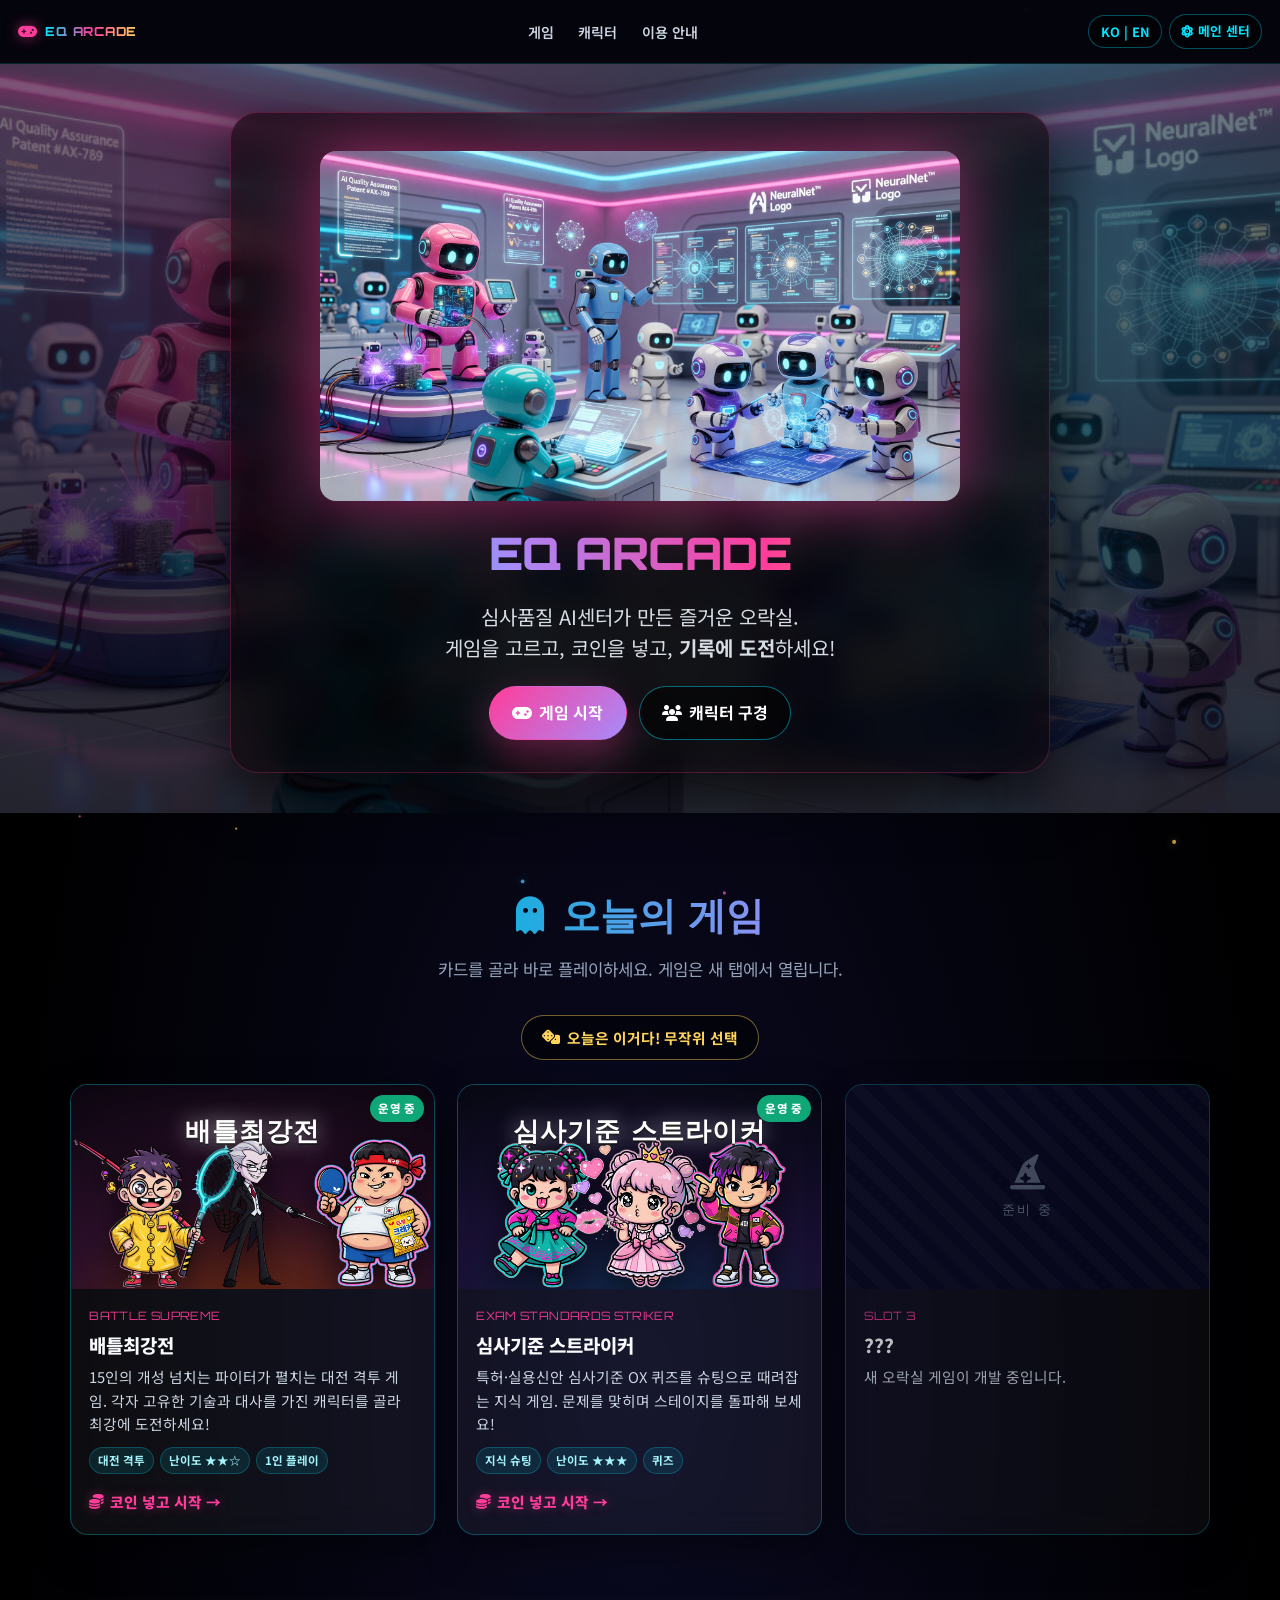
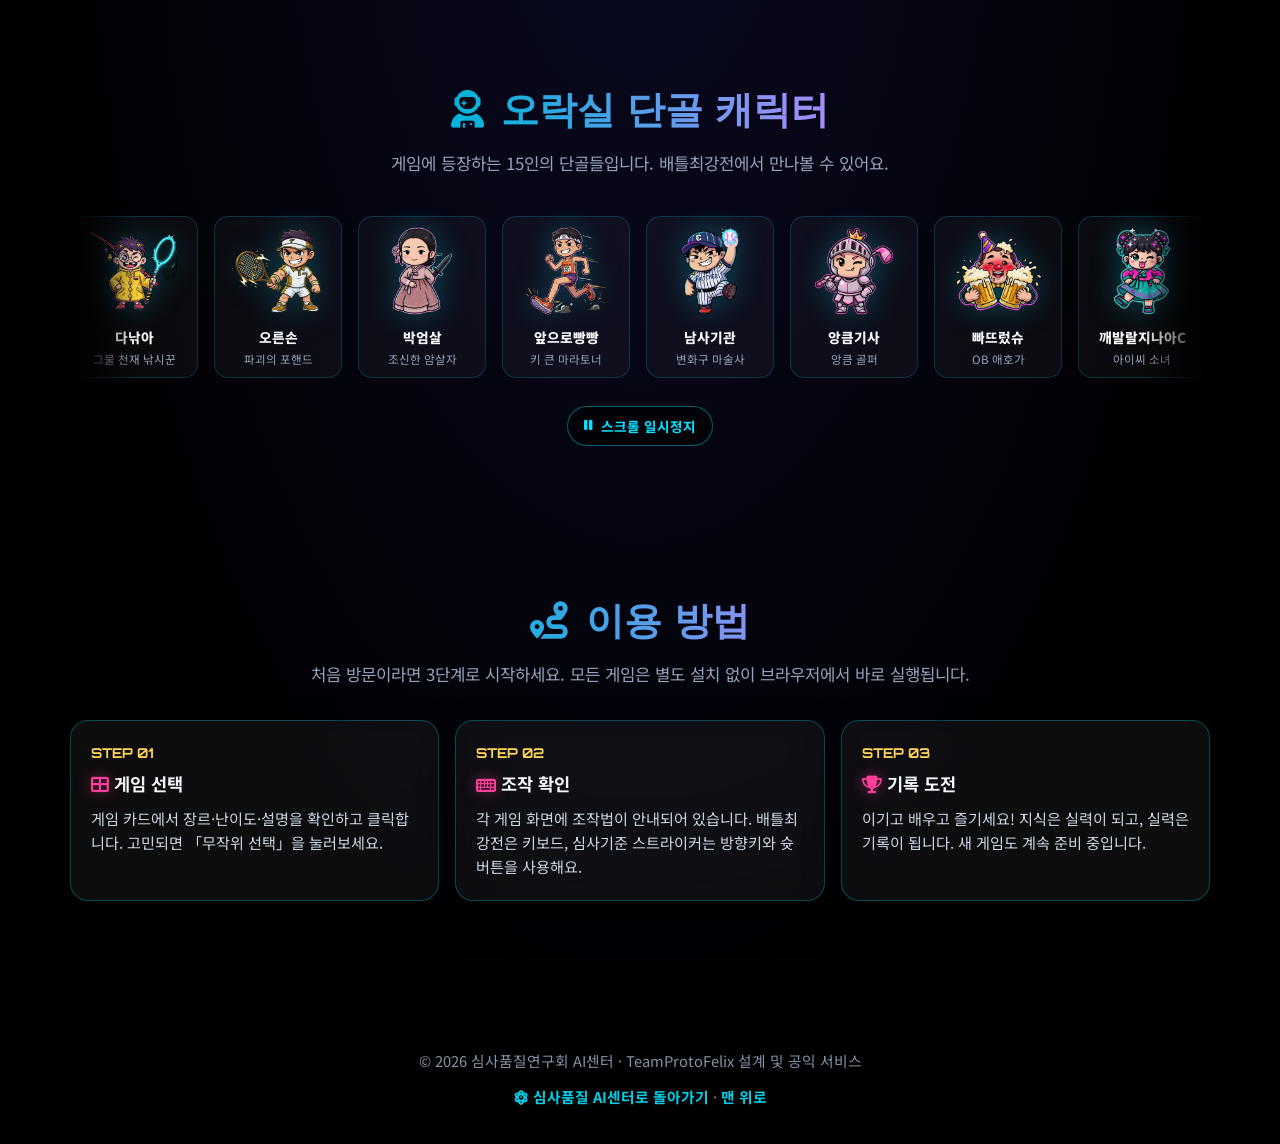
==== index.html @ e90916d7 "Add files via upload" ====
<!DOCTYPE html>
<html lang="ko">
<head>
    <meta charset="UTF-8">
    <meta name="viewport" content="width=device-width, initial-scale=1.0">
    <title>EQ오락실 | EQ Arcade</title>
    <meta name="description" content="심사품질 AI센터가 만든 즐거운 오락실. 배틀최강전, 심사기준 스트라이커 등 게임을 카드로 골라 바로 플레이하세요.">
    <meta name="theme-color" content="#0a0a23">

    <meta property="og:type" content="website">
    <meta property="og:title" content="EQ오락실 | EQ Arcade">
    <meta property="og:description" content="심사품질 AI센터의 오락실 — 배틀최강전·심사기준 스트라이커를 한 곳에서!">
    <meta property="og:image" content="PGlogo.jpg">
    <meta property="og:url" content="https://enter.moip.ai.kr">
    <meta name="twitter:card" content="summary_large_image">

    <link rel="preconnect" href="https://fonts.googleapis.com">
    <link rel="preconnect" href="https://fonts.gstatic.com" crossorigin>
    <link href="https://cdnjs.cloudflare.com/ajax/libs/font-awesome/6.4.0/css/all.min.css" rel="stylesheet">
    <link href="https://fonts.googleapis.com/css2?family=Noto+Sans+KR:wght@400;500;600;700;800;900&family=Orbitron:wght@500;700;900&display=swap" rel="stylesheet">

    <style>
        :root {
            --bg: #05050f;
            --bg-card: rgba(255, 255, 255, 0.05);
            --cyan: #00E5FF;
            --violet: #A78BFA;
            --magenta: #FF3D9A;
            --coral: #FF6B6B;
            --gold: #FFD45A;
            --text: #f1f5f9;
            --muted: #94a3b8;
            --border: rgba(0, 229, 255, 0.28);
            --nav-h: 64px;
            --focus: #67e8f9;
            --radius: 18px;
            --marquee-dur: 46s;
        }

        * { margin: 0; padding: 0; box-sizing: border-box; }

        html { scroll-behavior: smooth; scroll-padding-top: calc(var(--nav-h) + 12px); }

        body {
            font-family: 'Noto Sans KR', system-ui, sans-serif;
            background: radial-gradient(ellipse at center, #0a0a23 0%, #000 72%);
            color: var(--text);
            overflow-x: hidden;
            min-height: 100vh;
            line-height: 1.6;
        }

        canvas#canvas {
            position: fixed;
            inset: 0;
            z-index: -1;
            pointer-events: none;
        }

        .skip-link {
            position: absolute;
            left: -9999px;
            top: 0;
            z-index: 200;
            padding: 0.75rem 1.2rem;
            background: var(--cyan);
            color: #041016;
            font-weight: 700;
            text-decoration: none;
            border-radius: 0 0 8px 0;
        }
        .skip-link:focus { left: 0; outline: 3px solid #fff; }

        /* ===== Nav ===== */
        .site-nav {
            position: sticky;
            top: 0;
            z-index: 100;
            height: var(--nav-h);
            display: flex;
            align-items: center;
            justify-content: space-between;
            gap: 1rem;
            padding: 0 1.1rem;
            background: rgba(5, 5, 15, 0.82);
            backdrop-filter: blur(14px);
            border-bottom: 1px solid rgba(0, 229, 255, 0.15);
        }

        .nav-brand {
            display: flex;
            align-items: center;
            gap: 0.55rem;
            text-decoration: none;
            color: var(--text);
            font-weight: 800;
            font-size: 0.95rem;
            white-space: nowrap;
        }
        .nav-brand i {
            color: var(--magenta);
            text-shadow: 0 0 14px rgba(255, 61, 154, 0.65);
        }
        .nav-brand span {
            font-family: 'Orbitron', sans-serif;
            font-size: 0.78rem;
            letter-spacing: 0.06em;
            background: linear-gradient(90deg, var(--cyan), var(--magenta), var(--gold));
            -webkit-background-clip: text;
            background-clip: text;
            -webkit-text-fill-color: transparent;
        }

        .nav-links {
            display: flex;
            align-items: center;
            gap: 0.15rem;
            list-style: none;
            flex-wrap: wrap;
            justify-content: flex-end;
        }
        .nav-links a {
            color: #cbd5e1;
            text-decoration: none;
            font-size: 0.88rem;
            font-weight: 600;
            padding: 0.45rem 0.7rem;
            border-radius: 999px;
            transition: color 0.2s, background 0.2s;
        }
        .nav-links a:hover,
        .nav-links a:focus-visible {
            color: #fff;
            background: rgba(0, 229, 255, 0.12);
            outline: none;
        }

        .nav-actions {
            display: flex;
            align-items: center;
            gap: 0.45rem;
        }

        .lang-toggle,
        .nav-icon-btn {
            font-family: inherit;
            font-size: 0.8rem;
            font-weight: 700;
            padding: 0.4rem 0.7rem;
            border-radius: 999px;
            border: 1px solid rgba(0, 229, 255, 0.35);
            background: rgba(0, 0, 0, 0.45);
            color: var(--cyan);
            cursor: pointer;
            text-decoration: none;
            white-space: nowrap;
        }
        .lang-toggle:hover,
        .nav-icon-btn:hover,
        .lang-toggle:focus-visible,
        .nav-icon-btn:focus-visible {
            border-color: var(--cyan);
            background: rgba(0, 229, 255, 0.12);
            outline: none;
        }

        .nav-toggle {
            display: none;
            width: 42px;
            height: 42px;
            border-radius: 10px;
            border: 1px solid var(--border);
            background: rgba(0, 0, 0, 0.5);
            color: var(--cyan);
            cursor: pointer;
            font-size: 1.1rem;
        }

        @media (max-width: 900px) {
            .nav-toggle { display: inline-flex; align-items: center; justify-content: center; }
            .nav-links {
                display: none;
                position: absolute;
                top: var(--nav-h);
                left: 0;
                right: 0;
                flex-direction: column;
                align-items: stretch;
                padding: 0.75rem;
                background: rgba(5, 5, 18, 0.96);
                border-bottom: 1px solid rgba(0, 229, 255, 0.15);
            }
            .site-nav.is-open .nav-links { display: flex; }
            .nav-links a { padding: 0.75rem 1rem; border-radius: 10px; }
            .nav-actions .nav-icon-btn.desktop-only { display: none; }
        }

        /* ===== Hero ===== */
        header.hero {
            min-height: 72vh;
            display: flex;
            align-items: center;
            justify-content: center;
            text-align: center;
            position: relative;
            background-image:
                radial-gradient(circle at 18% 22%, rgba(255, 61, 154, 0.16), transparent 38%),
                radial-gradient(circle at 82% 30%, rgba(0, 229, 255, 0.14), transparent 36%),
                linear-gradient(rgba(5, 5, 20, 0.55), rgba(5, 5, 15, 0.82)), url('PGlogo.jpg');
            background-size: cover;
            background-position: center;
            background-repeat: no-repeat;
            padding: 3rem 1.25rem 2.5rem;
        }

        .hero-content {
            position: relative;
            z-index: 2;
            background: rgba(0, 0, 0, 0.62);
            backdrop-filter: blur(14px);
            padding: 2.4rem 1.8rem 2rem;
            border-radius: 28px;
            border: 1px solid rgba(255, 61, 154, 0.25);
            box-shadow: 0 20px 60px rgba(0, 0, 0, 0.75), inset 0 0 40px rgba(255, 61, 154, 0.05);
            max-width: 820px;
            width: 100%;
            animation: fadeInUp 1s ease-out;
        }

        .main-logo {
            max-width: min(640px, 100%);
            width: auto;
            height: auto;
            max-height: min(42vh, 360px);
            display: block;
            margin: 0 auto 1.1rem;
            object-fit: contain;
            object-position: center;
            filter: drop-shadow(0 0 36px rgba(255, 61, 154, 0.55));
            border-radius: 16px;
        }

        .main-title {
            font-family: 'Orbitron', sans-serif;
            font-size: clamp(1.6rem, 5vw, 2.8rem);
            font-weight: 900;
            background: linear-gradient(90deg, #00E5FF, #A78BFA, #FF3D9A, #FFD45A);
            -webkit-background-clip: text;
            background-clip: text;
            -webkit-text-fill-color: transparent;
            animation: glow 2.8s ease-in-out infinite alternate;
            margin-bottom: 0.7rem;
            letter-spacing: -0.5px;
        }

        .header-subtitle {
            font-size: clamp(1rem, 3vw, 1.25rem);
            opacity: 0.95;
            line-height: 1.55;
            max-width: 640px;
            margin: 0 auto 1.4rem;
            color: #e2e8f0;
        }

        .hero-ctas {
            display: flex;
            flex-wrap: wrap;
            gap: 0.75rem;
            justify-content: center;
        }

        .btn {
            display: inline-flex;
            align-items: center;
            justify-content: center;
            gap: 0.45rem;
            font-family: inherit;
            font-weight: 700;
            font-size: 1rem;
            padding: 0.85rem 1.4rem;
            border-radius: 999px;
            border: 1px solid transparent;
            text-decoration: none;
            cursor: pointer;
            transition: transform 0.25s ease, box-shadow 0.25s ease, border-color 0.25s ease, background 0.25s ease;
            min-height: 48px;
            color: #fff;
        }
        .btn:focus-visible {
            outline: 3px solid var(--focus);
            outline-offset: 3px;
        }
        .btn-primary {
            background: linear-gradient(135deg, #FF3D9A, #A78BFA);
            color: #fff;
            box-shadow: 0 14px 36px rgba(255, 61, 154, 0.35);
        }
        .btn-primary:hover {
            transform: translateY(-2px);
            box-shadow: 0 18px 44px rgba(255, 61, 154, 0.55);
        }
        .btn-ghost {
            background: rgba(0, 0, 0, 0.55);
            border-color: rgba(0, 229, 255, 0.45);
        }
        .btn-ghost:hover {
            transform: translateY(-2px);
            border-color: var(--cyan);
            background: rgba(0, 229, 255, 0.1);
        }

        @keyframes fadeInUp {
            from { opacity: 0; transform: translateY(36px); }
            to { opacity: 1; transform: translateY(0); }
        }
        @keyframes glow {
            0% { filter: drop-shadow(0 0 8px rgba(255, 61, 154, 0.35)); }
            100% { filter: drop-shadow(0 0 18px rgba(0, 229, 255, 0.75)); }
        }
        @keyframes jackpotPulse {
            0%, 100% { box-shadow: 0 24px 50px rgba(255, 61, 154, 0.2); border-color: rgba(0, 229, 255, 0.55); }
            50% { box-shadow: 0 0 0 6px rgba(255, 212, 90, 0.85), 0 24px 60px rgba(255, 212, 90, 0.55); border-color: var(--gold); }
        }

        /* ===== Sections ===== */
        section {
            padding: 72px 20px;
            max-width: 1180px;
            margin: 0 auto;
            opacity: 0;
            transform: translateY(28px);
            transition: opacity 0.8s ease, transform 0.8s ease;
        }
        section.visible { opacity: 1; transform: translateY(0); }

        .section-head {
            text-align: center;
            margin-bottom: 2rem;
        }

        h2 {
            font-family: 'Orbitron', sans-serif;
            font-size: clamp(1.55rem, 4vw, 2.35rem);
            text-align: center;
            margin-bottom: 0.65rem;
            background: linear-gradient(90deg, #00E5FF, #00B4D8, #A78BFA, #FF3D9A);
            -webkit-background-clip: text;
            background-clip: text;
            -webkit-text-fill-color: transparent;
        }
        h2 i { margin-right: 0.35rem; }

        .section-lead {
            text-align: center;
            color: var(--muted);
            font-size: 1.05rem;
            max-width: 720px;
            margin: 0 auto 1.75rem;
        }

        /* ===== Game cards ===== */
        .game-grid {
            display: grid;
            grid-template-columns: repeat(auto-fit, minmax(280px, 1fr));
            gap: 1.4rem;
        }

        .game-card {
            display: flex;
            flex-direction: column;
            background: var(--bg-card);
            backdrop-filter: blur(16px);
            border: 1px solid var(--border);
            border-radius: var(--radius);
            overflow: hidden;
            box-shadow: 0 16px 40px rgba(0, 0, 0, 0.45);
            transition: transform 0.3s ease, box-shadow 0.3s ease, border-color 0.3s ease;
            text-decoration: none;
            color: inherit;
            height: 100%;
            will-change: transform;
        }
        .game-card:hover {
            transform: translateY(-6px);
            border-color: rgba(255, 61, 154, 0.55);
            box-shadow: 0 24px 50px rgba(255, 61, 154, 0.2);
        }
        .game-card:focus-visible {
            outline: 3px solid var(--focus);
            outline-offset: 3px;
        }
        .game-card.is-jackpot {
            animation: jackpotPulse 0.9s ease-in-out 3;
        }

        .game-thumb {
            position: relative;
            aspect-ratio: 16 / 9;
            background: #0a0a23;
            overflow: hidden;
            isolation: isolate;
        }

        /* CRT scanline overlay */
        .game-thumb::after {
            content: '';
            position: absolute;
            inset: 0;
            z-index: 3;
            pointer-events: none;
            background: repeating-linear-gradient(
                to bottom,
                rgba(255, 255, 255, 0.035) 0px,
                rgba(255, 255, 255, 0.035) 1px,
                transparent 1px,
                transparent 4px
            );
            mix-blend-mode: overlay;
        }

        /* Generated-image layer (battlecard.jpg / strikercard.jpg).
           When the file exists it covers the CSS fallback below. */
        .game-thumb img.thumb-img {
            position: absolute;
            inset: 0;
            z-index: 2;
            width: 100%;
            height: 100%;
            object-fit: cover;
            transition: transform 0.45s ease;
        }
        .game-card:hover .game-thumb img.thumb-img { transform: scale(1.06); }

        .thumb-fallback {
            position: absolute;
            inset: 0;
            z-index: 1;
            display: flex;
            align-items: flex-end;
            justify-content: center;
            gap: 0;
            overflow: hidden;
        }
        .thumb-fallback .fb-title {
            position: absolute;
            top: 12%;
            left: 0;
            right: 0;
            text-align: center;
            font-family: 'Orbitron', sans-serif;
            font-size: clamp(1.1rem, 3.4vw, 1.6rem);
            font-weight: 900;
            letter-spacing: 0.04em;
            color: #fff;
            text-shadow: 0 0 22px rgba(255, 255, 255, 0.6), 0 2px 0 rgba(0, 0, 0, 0.8);
            z-index: 1;
        }
        .thumb-fallback img.fb-sprite {
            height: 74%;
            width: auto;
            object-fit: contain;
            filter: drop-shadow(0 6px 16px rgba(0, 0, 0, 0.6));
            transition: transform 0.45s ease;
            margin: 0 -3%;
        }
        .game-card:hover .thumb-fallback img.fb-sprite { transform: translateY(-6px) scale(1.04); }
        .game-card:hover .thumb-fallback img.fb-sprite:nth-child(3) { transition-delay: 0.05s; }
        .game-card:hover .thumb-fallback img.fb-sprite:nth-child(4) { transition-delay: 0.1s; }

        .thumb-gold { background: radial-gradient(120% 130% at 50% 110%, #6b2a12 0%, #2a0f28 45%, #07040c 100%); }
        .thumb-cyan { background: radial-gradient(120% 130% at 50% 110%, #0e2a4a 0%, #191033 45%, #03060c 100%); }

        .badge {
            position: absolute;
            top: 10px;
            right: 10px;
            font-size: 0.72rem;
            font-weight: 800;
            padding: 0.28rem 0.55rem;
            border-radius: 999px;
            letter-spacing: 0.02em;
            z-index: 4;
        }
        .badge-live { background: rgba(16, 185, 129, 0.9); color: #fff; }
        .badge-beta { background: rgba(251, 191, 36, 0.95); color: #1c1917; }
        .badge-new { background: linear-gradient(135deg, #FF3D9A, #FFD45A); color: #1c1020; }

        .game-body {
            padding: 1.1rem 1.15rem 1.25rem;
            display: flex;
            flex-direction: column;
            flex: 1;
            gap: 0.45rem;
        }
        .game-body h3 {
            font-size: 1.18rem;
            font-weight: 800;
            line-height: 1.35;
            color: #f8fafc;
        }
        .game-body .en {
            font-family: 'Orbitron', sans-serif;
            font-size: 0.72rem;
            color: var(--magenta);
            opacity: 0.9;
            letter-spacing: 0.03em;
        }
        .game-body p {
            font-size: 0.92rem;
            color: #cbd5e1;
            flex: 1;
        }
        .game-meta {
            display: flex;
            flex-wrap: wrap;
            gap: 0.35rem;
            margin-top: 0.25rem;
        }
        .chip {
            font-size: 0.72rem;
            font-weight: 700;
            padding: 0.22rem 0.5rem;
            border-radius: 999px;
            background: rgba(0, 229, 255, 0.1);
            border: 1px solid rgba(0, 229, 255, 0.22);
            color: #a5f3fc;
        }
        .chip.gold-chip {
            background: rgba(255, 212, 90, 0.1);
            border-color: rgba(255, 212, 90, 0.3);
            color: #ffe9a8;
        }
        .game-cta {
            margin-top: 0.55rem;
            font-weight: 800;
            font-size: 0.92rem;
            color: var(--magenta);
            display: inline-flex;
            align-items: center;
            gap: 0.35rem;
            text-shadow: 0 0 12px rgba(255, 61, 154, 0.4);
        }

        /* Coming soon card */
        .game-card.coming-soon {
            opacity: 0.75;
            cursor: default;
            pointer-events: auto;
        }
        .game-card.coming-soon:hover { transform: none; box-shadow: 0 16px 40px rgba(0,0,0,0.45); border-color: var(--border); }
        .coming-thumb {
            aspect-ratio: 16 / 9;
            display: flex;
            flex-direction: column;
            align-items: center;
            justify-content: center;
            gap: 0.6rem;
            background: repeating-linear-gradient(45deg, rgba(255,255,255,0.025) 0 12px, transparent 12px 24px), #0a0a23;
            color: var(--muted);
        }
        .coming-thumb i { font-size: 2.2rem; opacity: 0.55; }
        .coming-thumb .coming-label {
            font-family: 'Orbitron', sans-serif;
            font-size: 0.8rem;
            letter-spacing: 0.18em;
            color: #64748b;
        }

        /* Random pick toolbar */
        .game-toolbar {
            display: flex;
            justify-content: center;
            margin-bottom: 1.5rem;
        }
        .game-toolbar .btn {
            font-size: 0.92rem;
            padding: 0.7rem 1.25rem;
            min-height: 44px;
            background: rgba(0, 0, 0, 0.5);
            border-color: rgba(255, 212, 90, 0.45);
            color: var(--gold);
        }
        .game-toolbar .btn:hover {
            border-color: var(--gold);
            background: rgba(255, 212, 90, 0.12);
            transform: translateY(-2px);
        }

        /* ===== Character marquee ===== */
        .marquee-shell {
            position: relative;
            max-width: 1180px;
            margin: 0 auto;
        }
        .marquee {
            display: flex;
            gap: 1rem;
            overflow: hidden;
            padding: 0.5rem 0 0.75rem;
            -webkit-mask-image: linear-gradient(90deg, transparent, #000 6%, #000 94%, transparent);
            mask-image: linear-gradient(90deg, transparent, #000 6%, #000 94%, transparent);
        }
        .marquee-track {
            display: flex;
            gap: 1rem;
            flex-shrink: 0;
            min-width: 100%;
            animation: marqueeScroll var(--marquee-dur) linear infinite;
            will-change: transform;
        }
        .marquee[data-paused="true"] .marquee-track { animation-play-state: paused; }
        .marquee:hover .marquee-track,
        .marquee:focus-within .marquee-track { animation-play-state: paused; }

        @keyframes marqueeScroll {
            from { transform: translateX(0); }
            to { transform: translateX(-100%); }
        }

        .char-card {
            flex: 0 0 auto;
            width: 128px;
            text-align: center;
            background: rgba(255, 255, 255, 0.04);
            border: 1px solid rgba(0, 229, 255, 0.18);
            border-radius: 14px;
            padding: 0.6rem 0.5rem 0.55rem;
            transition: border-color 0.25s ease, background 0.25s ease, transform 0.25s ease;
            text-decoration: none;
            color: inherit;
            display: block;
        }
        .char-card:hover {
            border-color: rgba(255, 61, 154, 0.5);
            background: rgba(255, 61, 154, 0.08);
            transform: translateY(-4px);
        }
        .char-card:focus-visible {
            outline: 3px solid var(--focus);
            outline-offset: 2px;
        }
        .char-card img {
            width: 88px;
            height: 88px;
            object-fit: contain;
            filter: drop-shadow(0 0 14px rgba(0, 229, 255, 0.25));
            transition: filter 0.25s ease;
        }
        .char-card:hover img { filter: drop-shadow(0 0 20px rgba(255, 61, 154, 0.5)); }
        .char-card .c-name {
            display: block;
            font-weight: 800;
            font-size: 0.86rem;
            margin-top: 0.3rem;
            color: #f8fafc;
        }
        .char-card .c-title {
            display: block;
            font-size: 0.72rem;
            color: var(--muted);
            margin-top: 0.1rem;
        }

        .marquee-controls {
            display: flex;
            justify-content: center;
            gap: 0.5rem;
            margin-top: 1rem;
        }
        .marquee-controls .btn {
            font-size: 0.85rem;
            padding: 0.55rem 1rem;
            min-height: 40px;
            background: rgba(0, 0, 0, 0.5);
            border-color: rgba(0, 229, 255, 0.4);
            color: var(--cyan);
        }
        .marquee-controls .btn:hover {
            border-color: var(--cyan);
            background: rgba(0, 229, 255, 0.1);
        }

        /* ===== Guide ===== */
        .steps {
            display: grid;
            grid-template-columns: repeat(auto-fit, minmax(220px, 1fr));
            gap: 1rem;
            margin-bottom: 1.75rem;
        }
        .step-card {
            background: var(--bg-card);
            backdrop-filter: blur(16px);
            border: 1px solid var(--border);
            border-radius: var(--radius);
            padding: 1.35rem 1.25rem;
            box-shadow: 0 16px 36px rgba(0, 0, 0, 0.4);
        }
        .step-num {
            font-family: 'Orbitron', sans-serif;
            font-size: 0.85rem;
            color: var(--gold);
            font-weight: 700;
            margin-bottom: 0.4rem;
        }
        .step-card h3 {
            font-size: 1.1rem;
            margin-bottom: 0.45rem;
        }
        .step-card p {
            color: #cbd5e1;
            font-size: 0.95rem;
        }
        .step-card i {
            color: var(--magenta);
            text-shadow: 0 0 14px rgba(255, 61, 154, 0.5);
        }

        /* ===== Footer ===== */
        footer {
            text-align: center;
            padding: 48px 20px 36px;
            opacity: 0.9;
            font-size: 0.92rem;
            background: linear-gradient(to top, #000, transparent);
            color: #94a3b8;
        }
        footer a {
            color: var(--cyan);
            text-decoration: none;
            font-weight: 700;
        }
        footer a:hover { text-decoration: underline; }
        footer a:focus-visible {
            outline: 3px solid var(--focus);
            outline-offset: 3px;
            border-radius: 4px;
        }

        /* i18n helpers */
        .i18n-block-en { display: none !important; }
        html[lang="en"] .i18n-block-ko { display: none !important; }
        html[lang="en"] .i18n-block-en { display: revert !important; }

        @media (max-width: 768px) {
            header.hero {
                min-height: auto;
                padding-top: 2rem;
                background-attachment: scroll;
            }
            section { padding: 56px 16px; }
            .hero-ctas .btn { width: 100%; max-width: 360px; }
            .game-grid { grid-template-columns: 1fr; }
            .char-card { width: 108px; }
            .char-card img { width: 72px; height: 72px; }
        }

        @media (prefers-reduced-motion: reduce) {
            *, *::before, *::after {
                animation-duration: 0.01ms !important;
                animation-iteration-count: 1 !important;
                transition-duration: 0.01ms !important;
            }
            section { opacity: 1; transform: none; }
            .marquee { overflow-x: auto; }
            .marquee-track { animation: none; min-width: auto; }
            .marquee-controls { display: none; }
        }
    </style>
</head>
<body>
    <a class="skip-link" href="#games">
        <span class="i18n-block-ko">게임 목록으로 건너뛰기</span>
        <span class="i18n-block-en">Skip to games</span>
    </a>

    <canvas id="canvas" aria-hidden="true"></canvas>

    <nav class="site-nav" id="siteNav" aria-label="주 메뉴">
        <a class="nav-brand" href="#top">
            <i class="fas fa-gamepad" aria-hidden="true"></i>
            <span>EQ ARCADE</span>
        </a>

        <button type="button" class="nav-toggle" id="navToggle" aria-expanded="false" aria-controls="navLinks" aria-label="메뉴 열기">
            <i class="fas fa-bars" aria-hidden="true"></i>
        </button>

        <ul class="nav-links" id="navLinks">
            <li><a href="#games" data-nav><span class="i18n-block-ko">게임</span><span class="i18n-block-en">Games</span></a></li>
            <li><a href="#characters" data-nav><span class="i18n-block-ko">캐릭터</span><span class="i18n-block-en">Characters</span></a></li>
            <li><a href="#guide" data-nav><span class="i18n-block-ko">이용 안내</span><span class="i18n-block-en">Guide</span></a></li>
        </ul>

        <div class="nav-actions">
            <button type="button" class="lang-toggle" id="langToggle" aria-label="Language toggle">KO | EN</button>
            <a class="nav-icon-btn desktop-only" href="https://eqai.moip.ai.kr" target="_blank" rel="noopener noreferrer" title="심사품질 AI센터로 돌아가기">
                <i class="fas fa-atom" aria-hidden="true"></i>
                <span class="i18n-block-ko">메인 센터</span>
                <span class="i18n-block-en">Main Center</span>
            </a>
        </div>
    </nav>

    <header class="hero" id="top">
        <div class="hero-content">
            <img src="PGlogo.jpg" alt="EQ오락실 로고" class="main-logo" decoding="async">
            <h1 class="main-title">EQ ARCADE</h1>
            <p class="header-subtitle">
                <span class="i18n-block-ko">
                    심사품질 AI센터가 만든 즐거운 오락실.<br>
                    게임을 고르고, 코인을 넣고, <strong>기록에 도전</strong>하세요!
                </span>
                <span class="i18n-block-en">
                    A joyful arcade by the Examination Quality AI Center.<br>
                    Pick a game, insert a coin, and <strong>chase the record</strong>!
                </span>
            </p>
            <div class="hero-ctas">
                <a class="btn btn-primary" href="#games">
                    <i class="fas fa-gamepad" aria-hidden="true"></i>
                    <span class="i18n-block-ko">게임 시작</span>
                    <span class="i18n-block-en">Start Playing</span>
                </a>
                <a class="btn btn-ghost" href="#characters">
                    <i class="fas fa-users" aria-hidden="true"></i>
                    <span class="i18n-block-ko">캐릭터 구경</span>
                    <span class="i18n-block-en">Meet the Cast</span>
                </a>
            </div>
        </div>
    </header>

    <!-- Games -->
    <section id="games" aria-labelledby="games-title">
        <div class="section-head">
            <h2 id="games-title"><i class="fas fa-ghost" aria-hidden="true"></i>
                <span class="i18n-block-ko">오늘의 게임</span>
                <span class="i18n-block-en">Game Lineup</span>
            </h2>
            <p class="section-lead">
                <span class="i18n-block-ko">카드를 골라 바로 플레이하세요. 게임은 새 탭에서 열립니다.</span>
                <span class="i18n-block-en">Pick a card and play instantly. Games open in a new tab.</span>
            </p>
        </div>

        <div class="game-toolbar">
            <button type="button" class="btn" id="randomPickBtn">
                <i class="fas fa-dice" aria-hidden="true"></i>
                <span class="i18n-block-ko">오늘은 이거다! 무작위 선택</span>
                <span class="i18n-block-en">Random pick!</span>
            </button>
        </div>

        <div class="game-grid" id="gameGrid">
            <!-- filled by JS from GAMES data -->
        </div>

        <noscript>
            <div class="game-grid" style="margin-top:1rem;">
                <a class="game-card" href="battles/index.html" target="_blank" rel="noopener noreferrer">
                    <div class="game-thumb thumb-gold">
                        <span class="badge badge-live">운영 중</span>
                        <div class="thumb-fallback"><span class="fb-title">배틀최강전</span></div>
                    </div>
                    <div class="game-body"><h3>배틀최강전</h3><p>15인의 개성 넘치는 파이터가 펼치는 대전 격투 게임</p></div>
                </a>
                <a class="game-card" href="exam_striker/index.html" target="_blank" rel="noopener noreferrer">
                    <div class="game-thumb thumb-cyan">
                        <span class="badge badge-live">운영 중</span>
                        <div class="thumb-fallback"><span class="fb-title">심사기준 스트라이커</span></div>
                    </div>
                    <div class="game-body"><h3>심사기준 스트라이커</h3><p>심사기준 OX 퀴즈를 때려잡는 지식 슈팅 게임</p></div>
                </a>
            </div>
        </noscript>
    </section>

    <!-- Characters -->
    <section id="characters" aria-labelledby="characters-title">
        <div class="section-head">
            <h2 id="characters-title"><i class="fas fa-user-astronaut" aria-hidden="true"></i>
                <span class="i18n-block-ko">오락실 단골 캐릭터</span>
                <span class="i18n-block-en">Arcade Regulars</span>
            </h2>
            <p class="section-lead">
                <span class="i18n-block-ko">게임에 등장하는 15인의 단골들입니다. 배틀최강전에서 만나볼 수 있어요.</span>
                <span class="i18n-block-en">Fifteen regulars from our games — meet them all in Battle Supreme.</span>
            </p>
        </div>

        <div class="marquee-shell">
            <div class="marquee" id="marquee" data-paused="false" aria-label="캐릭터 명단 가로 스크롤">
                <div class="marquee-track" id="marqueeTrack">
                    <!-- filled by JS (duplicated for seamless loop) -->
                </div>
            </div>
            <div class="marquee-controls">
                <button type="button" class="btn" id="marqueeToggle" aria-pressed="false" aria-controls="marquee">
                    <i class="fas fa-pause" aria-hidden="true"></i>
                    <span class="i18n-block-ko">스크롤 일시정지</span>
                    <span class="i18n-block-en">Pause scroll</span>
                </button>
            </div>
        </div>
    </section>

    <!-- Guide -->
    <section id="guide" aria-labelledby="guide-title">
        <div class="section-head">
            <h2 id="guide-title"><i class="fas fa-route" aria-hidden="true"></i>
                <span class="i18n-block-ko">이용 방법</span>
                <span class="i18n-block-en">How to Play</span>
            </h2>
            <p class="section-lead">
                <span class="i18n-block-ko">처음 방문이라면 3단계로 시작하세요. 모든 게임은 별도 설치 없이 브라우저에서 바로 실행됩니다.</span>
                <span class="i18n-block-en">New here? Follow three steps. Every game runs in your browser — no install needed.</span>
            </p>
        </div>

        <div class="steps">
            <article class="step-card">
                <div class="step-num">STEP 01</div>
                <h3>
                    <i class="fas fa-th-large" aria-hidden="true"></i>
                    <span class="i18n-block-ko"> 게임 선택</span>
                    <span class="i18n-block-en"> Pick a game</span>
                </h3>
                <p>
                    <span class="i18n-block-ko">게임 카드에서 장르·난이도·설명을 확인하고 클릭합니다. 고민되면 「무작위 선택」을 눌러보세요.</span>
                    <span class="i18n-block-en">Check genre, difficulty, and description on each card, then click. Undecided? Try random pick.</span>
                </p>
            </article>
            <article class="step-card">
                <div class="step-num">STEP 02</div>
                <h3>
                    <i class="fas fa-keyboard" aria-hidden="true"></i>
                    <span class="i18n-block-ko"> 조작 확인</span>
                    <span class="i18n-block-en"> Check controls</span>
                </h3>
                <p>
                    <span class="i18n-block-ko">각 게임 화면에 조작법이 안내되어 있습니다. 배틀최강전은 키보드, 심사기준 스트라이커는 방향키와 슛 버튼을 사용해요.</span>
                    <span class="i18n-block-en">Controls are shown in each game. Battle Supreme uses the keyboard; Striker uses arrows and the shoot button.</span>
                </p>
            </article>
            <article class="step-card">
                <div class="step-num">STEP 03</div>
                <h3>
                    <i class="fas fa-trophy" aria-hidden="true"></i>
                    <span class="i18n-block-ko"> 기록 도전</span>
                    <span class="i18n-block-en"> Chase the record</span>
                </h3>
                <p>
                    <span class="i18n-block-ko">이기고 배우고 즐기세요! 지식은 실력이 되고, 실력은 기록이 됩니다. 새 게임도 계속 준비 중입니다.</span>
                    <span class="i18n-block-en">Win, learn, and have fun — knowledge becomes skill, skill becomes records. More games are on the way.</span>
                </p>
            </article>
        </div>
    </section>

    <footer>
        <p>
            &copy; 2026
            <span class="i18n-block-ko">심사품질연구회 AI센터 · TeamProtoFelix 설계 및 공익 서비스</span>
            <span class="i18n-block-en">Examination Quality Research AI Center · public-interest service by TeamProtoFelix</span>
        </p>
        <p style="margin-top: 0.75rem;">
            <a href="https://eqai.moip.ai.kr" target="_blank" rel="noopener noreferrer">
                <i class="fas fa-atom" aria-hidden="true"></i>
                <span class="i18n-block-ko">심사품질 AI센터로 돌아가기</span>
                <span class="i18n-block-en">Back to EQAI Center</span>
            </a>
            ·
            <a href="#top">
                <span class="i18n-block-ko">맨 위로</span>
                <span class="i18n-block-en">Top</span>
            </a>
        </p>
    </footer>

    <script>
        (function () {
            const reducedMotion = window.matchMedia('(prefers-reduced-motion: reduce)').matches;

            // ===== Game data (single source of truth) =====
            const GAMES = [
                {
                    id: 'battles',
                    href: 'battles/index.html',
                    // 이미지생성프롬프트.txt 참고 — 생성된 카드 이미지(battlecard.jpg)가 있으면
                    // CSS 콜라주 대신 자동으로 표시됩니다. 없어도 사이트는 정상 동작합니다.
                    img: 'battlecard.jpg',
                    badge: 'live',
                    badgeKo: '운영 중',
                    badgeEn: 'Live',
                    titleKo: '배틀최강전',
                    titleEn: 'Battle Supreme',
                    enLabel: 'BATTLE SUPREME',
                    descKo: '15인의 개성 넘치는 파이터가 펼치는 대전 격투 게임. 각자 고유한 기술과 대사를 가진 캐릭터를 골라 최강에 도전하세요!',
                    descEn: 'A versus fighter starring 15 quirky characters, each with unique moves and lines. Pick your fighter and claim the crown!',
                    chipsKo: ['대전 격투', '난이도 ★★☆', '1인 플레이'],
                    chipsEn: ['Fighting', 'Difficulty ★★☆', 'Single player'],
                    thumbClass: 'thumb-gold',
                    sprites: [
                        { src: 'img_character/boss_dana.png', alt: '' },
                        { src: 'img_character/boss_villain.png', alt: '' },
                        { src: 'img_character/boss_takgu.png', alt: '' }
                    ]
                },
                {
                    id: 'striker',
                    href: 'exam_striker/index.html',
                    // 이미지생성프롬프트.txt 참고 — 생성된 카드 이미지(strikercard.jpg)가 있으면 자동 표시
                    img: 'strikercard.jpg',
                    badge: 'live',
                    badgeKo: '운영 중',
                    badgeEn: 'Live',
                    titleKo: '심사기준 스트라이커',
                    titleEn: 'Exam Standards Striker',
                    enLabel: 'EXAM STANDARDS STRIKER',
                    descKo: '특허·실용신안 심사기준 OX 퀴즈를 슈팅으로 때려잡는 지식 게임. 문제를 맞히며 스테이지를 돌파해 보세요!',
                    descEn: 'A knowledge shooter that tests you on patent & utility-model exam standards. Strike the right answers to clear stages!',
                    chipsKo: ['지식 슈팅', '난이도 ★★★', '퀴즈'],
                    chipsEn: ['Quiz shooter', 'Difficulty ★★★', 'Trivia'],
                    thumbClass: 'thumb-cyan',
                    sprites: [
                        { src: 'img_character/boss_jina.png', alt: '' },
                        { src: 'img_character/boss_woo.png', alt: '' },
                        { src: 'img_character/boss_gira.png', alt: '' }
                    ]
                }
            ];

            // ===== Character roster (배틀최강전 등장 캐릭터) =====
            const CHARACTERS = [
                { name: '다낚아', title: '그물 천재 낚시꾼', img: 'img_character/boss_dana.png' },
                { name: '오른손', title: '파괴의 포핸드', img: 'img_character/boss_right.png' },
                { name: '박엄살', title: '조신한 암살자', img: 'img_character/boss_park.png' },
                { name: '앞으로빵빵', title: '키 큰 마라토너', img: 'img_character/boss_bang.png' },
                { name: '남사기관', title: '변화구 마술사', img: 'img_character/boss_namsa.png' },
                { name: '앙큼기사', title: '앙큼 골퍼', img: 'img_character/boss_golf.png' },
                { name: '빠뜨렀슈', title: 'OB 애호가', img: 'img_character/boss_beer.png' },
                { name: '깨발랄지나아C', title: '아이씨 소녀', img: 'img_character/boss_jina.png' },
                { name: '우정신프로', title: '칭찬 공주', img: 'img_character/boss_woo.png' },
                { name: '빌런', title: '백발의 연출가', img: 'img_character/boss_villain.png' },
                { name: '골프보다구찌', title: '그린 위의 구찌왕', img: 'img_character/boss_gucci.png' },
                { name: '버디요정', title: '회전의 요정', img: 'img_character/boss_buddy.png' },
                { name: '기라성', title: '젊음이 무기', img: 'img_character/boss_gira.png' },
                { name: '김탁구', title: '얍실 탁구왕', img: 'img_character/boss_takgu.png' },
                { name: '커피 친구', title: '봉사 바리스타', img: 'img_character/boss_coffee.png' }
            ];

            function escapeHtml(s) {
                return String(s).replace(/[&<>"']/g, function (c) {
                    return { '&': '&amp;', '<': '&lt;', '>': '&gt;', '"': '&quot;', "'": '&#39;' }[c];
                });
            }

            function isExternal(href) {
                try {
                    const u = new URL(href, window.location.href);
                    return u.origin !== window.location.origin;
                } catch (e) {
                    return true;
                }
            }

            const badgeClass = { live: 'badge-live', beta: 'badge-beta', new: 'badge-new' };

            // ===== Render games =====
            function renderGames() {
                const grid = document.getElementById('gameGrid');
                const lang = document.documentElement.lang === 'en' ? 'en' : 'ko';
                const title = lang === 'en' ? 'titleEn' : 'titleKo';
                const desc = lang === 'en' ? 'descEn' : 'descKo';
                const badge = lang === 'en' ? 'badgeEn' : 'badgeKo';
                const chips = lang === 'en' ? 'chipsEn' : 'chipsKo';
                const go = lang === 'en' ? 'INSERT COIN' : '코인 넣고 시작';
                const opens = lang === 'en' ? ' (opens in new tab)' : ' (새 탭)';

                const cardsHtml = GAMES.map(function (g) {
                    const spritesHtml = g.sprites.map(function (sp) {
                        return '<img class="fb-sprite" src="' + sp.src + '" alt="" loading="lazy" decoding="async">';
                    }).join('');
                    const chipsHtml = g[chips].map(function (c) {
                        return '<span class="chip">' + escapeHtml(c) + '</span>';
                    }).join('');
                    return (
                        '<a class="game-card" href="' + g.href + '" target="_blank" rel="noopener noreferrer"' +
                        ' data-game-id="' + g.id + '" aria-label="' + escapeHtml(g[title]) + ' · ' + escapeHtml(g[badge]) + escapeHtml(opens) + '">' +
                        '<div class="game-thumb ' + g.thumbClass + '">' +
                        '<span class="badge ' + (badgeClass[g.badge] || 'badge-live') + '">' + escapeHtml(g[badge]) + '</span>' +
                        '<img class="thumb-img" src="' + g.img + '" alt="" width="640" height="360" loading="lazy" decoding="async"' +
                        ' onerror="this.remove()">' +
                        '<div class="thumb-fallback" aria-hidden="true">' +
                        '<span class="fb-title">' + escapeHtml(g[title]) + '</span>' +
                        spritesHtml +
                        '</div>' +
                        '</div>' +
                        '<div class="game-body">' +
                        '<div class="en">' + escapeHtml(g.enLabel) + '</div>' +
                        '<h3>' + escapeHtml(g[title]) + '</h3>' +
                        '<p>' + escapeHtml(g[desc]) + '</p>' +
                        '<div class="game-meta">' + chipsHtml + '</div>' +
                        '<div class="game-cta"><i class="fas fa-coins" aria-hidden="true"></i> ' + go + ' →</div>' +
                        '</div></a>'
                    );
                }).join('');

                // 향후 게임 추가를 위한 준비 중 카드 (장식용)
                const soonLabel = lang === 'en' ? 'COMING SOON' : '준비 중';
                const soonDesc = lang === 'en' ? 'A new arcade title is in development.' : '새 오락실 게임이 개발 중입니다.';
                const comingSoonHtml = (
                    '<div class="game-card coming-soon" aria-hidden="true">' +
                    '<div class="coming-thumb">' +
                    '<i class="fas fa-hat-wizard" aria-hidden="true"></i>' +
                    '<span class="coming-label">' + soonLabel + '</span>' +
                    '</div>' +
                    '<div class="game-body">' +
                    '<div class="en">SLOT 3</div>' +
                    '<h3>???</h3>' +
                    '<p>' + soonDesc + '</p>' +
                    '</div></div>'
                );

                grid.innerHTML = cardsHtml + comingSoonHtml;
            }

            // ===== Render character marquee =====
            function renderCharacters() {
                const track = document.getElementById('marqueeTrack');
                const item = function (c, hidden) {
                    return (
                        '<a class="char-card" href="#games" data-char="' + escapeHtml(c.name) + '"' +
                        (hidden ? ' tabindex="-1" aria-hidden="true"' : '') +
                        ' aria-label="' + escapeHtml(c.name) + ' — ' + escapeHtml(c.title) + '">' +
                        '<img src="' + c.img + '" alt="" loading="lazy" decoding="async">' +
                        '<span class="c-name">' + escapeHtml(c.name) + '</span>' +
                        '<span class="c-title">' + escapeHtml(c.title) + '</span>' +
                        '</a>'
                    );
                };
                const firstSet = CHARACTERS.map(function (c) { return item(c, false); }).join('');
                const secondSet = CHARACTERS.map(function (c) { return item(c, true); }).join('');
                track.innerHTML = firstSet + secondSet;
            }

            // ===== Random pick =====
            function randomPick() {
                const cards = document.querySelectorAll('.game-card[data-game-id]');
                if (!cards.length) return;
                const pick = cards[Math.floor(Math.random() * cards.length)];
                pick.scrollIntoView({ behavior: reducedMotion ? 'auto' : 'smooth', block: 'center' });
                pick.classList.remove('is-jackpot');
                // 재생을 위해 리플로우 강제 후 클래스 재적용
                void pick.offsetWidth;
                pick.classList.add('is-jackpot');
                const lang = document.documentElement.lang;
                pick.setAttribute('aria-label',
                    pick.getAttribute('aria-label') + (lang === 'en' ? ' — picked for you!' : ' — 오늘의 선택!'));
                setTimeout(function () { pick.classList.remove('is-jackpot'); }, 3000);
            }

            // ===== Marquee pause control =====
            function setupMarqueeControl() {
                const marquee = document.getElementById('marquee');
                const btn = document.getElementById('marqueeToggle');
                if (reducedMotion || !marquee || !btn) return;
                btn.addEventListener('click', function () {
                    const paused = marquee.getAttribute('data-paused') === 'true';
                    marquee.setAttribute('data-paused', paused ? 'false' : 'true');
                    btn.setAttribute('aria-pressed', paused ? 'false' : 'true');
                    btn.innerHTML = (paused
                        ? '<i class="fas fa-pause" aria-hidden="true"></i> ' + (document.documentElement.lang === 'en' ? 'Pause scroll' : '스크롤 일시정지')
                        : '<i class="fas fa-play" aria-hidden="true"></i> ' + (document.documentElement.lang === 'en' ? 'Resume scroll' : '스크롤 재생'));
                });
            }

            // ===== Mobile nav =====
            const siteNav = document.getElementById('siteNav');
            const navToggle = document.getElementById('navToggle');
            navToggle.addEventListener('click', function () {
                const open = !siteNav.classList.contains('is-open');
                siteNav.classList.toggle('is-open', open);
                navToggle.setAttribute('aria-expanded', open ? 'true' : 'false');
                navToggle.setAttribute('aria-label', open ? '메뉴 닫기' : '메뉴 열기');
            });
            document.querySelectorAll('[data-nav]').forEach(function (a) {
                a.addEventListener('click', function () {
                    siteNav.classList.remove('is-open');
                    navToggle.setAttribute('aria-expanded', 'false');
                });
            });

            // ===== Language toggle =====
            const langToggle = document.getElementById('langToggle');
            function setLang(lang) {
                document.documentElement.lang = lang;
                langToggle.textContent = lang === 'en' ? 'EN | KO' : 'KO | EN';
                try { localStorage.setItem('moip_lang', lang); } catch (e) {}
                renderGames();
            }
            let savedLang = 'ko';
            try { savedLang = localStorage.getItem('moip_lang') || 'ko'; } catch (e) {}
            setLang(savedLang === 'en' ? 'en' : 'ko');
            langToggle.addEventListener('click', function () {
                setLang(document.documentElement.lang === 'en' ? 'ko' : 'en');
            });

            // ===== Scroll reveal =====
            if (!reducedMotion && 'IntersectionObserver' in window) {
                const observer = new IntersectionObserver(function (entries) {
                    entries.forEach(function (entry) {
                        if (entry.isIntersecting) entry.target.classList.add('visible');
                    });
                }, { threshold: 0.12 });
                document.querySelectorAll('section').forEach(function (sec) { observer.observe(sec); });
            } else {
                document.querySelectorAll('section').forEach(function (sec) { sec.classList.add('visible'); });
            }

            // ===== Particles (optimized, reduced-motion aware) =====
            const canvas = document.getElementById('canvas');
            const ctx = canvas.getContext('2d');
            let particles = [];
            let running = true;
            let rafId = 0;

            function resizeCanvas() {
                const dpr = Math.min(window.devicePixelRatio || 1, 2);
                canvas.width = Math.floor(window.innerWidth * dpr);
                canvas.height = Math.floor(window.innerHeight * dpr);
                canvas.style.width = window.innerWidth + 'px';
                canvas.style.height = window.innerHeight + 'px';
                ctx.setTransform(dpr, 0, 0, dpr, 0, 0);
            }

            function createParticles() {
                const area = window.innerWidth * window.innerHeight;
                const count = Math.max(40, Math.min(100, Math.floor(area / 18000)));
                particles = [];
                for (let i = 0; i < count; i++) {
                    // 오락실 팔레트: 시안~마젠타~골드
                    const hues = [190, 200, 210, 320, 330, 45];
                    particles.push({
                        x: Math.random() * window.innerWidth,
                        y: Math.random() * window.innerHeight,
                        vx: (Math.random() - 0.5) * 0.45,
                        vy: (Math.random() - 0.5) * 0.45,
                        r: Math.random() * 1.8 + 0.4,
                        hue: hues[Math.floor(Math.random() * hues.length)]
                    });
                }
            }

            function tick() {
                if (!running) return;
                ctx.clearRect(0, 0, window.innerWidth, window.innerHeight);
                for (let i = 0; i < particles.length; i++) {
                    const p = particles[i];
                    p.x += p.vx;
                    p.y += p.vy;
                    if (p.x < 0 || p.x > window.innerWidth) p.vx *= -1;
                    if (p.y < 0 || p.y > window.innerHeight) p.vy *= -1;
                    ctx.beginPath();
                    ctx.fillStyle = 'hsla(' + p.hue + ', 80%, 62%, 0.75)';
                    ctx.shadowColor = 'hsla(' + p.hue + ', 80%, 62%, 0.6)';
                    ctx.shadowBlur = 8;
                    ctx.arc(p.x, p.y, p.r, 0, Math.PI * 2);
                    ctx.fill();
                }
                ctx.shadowBlur = 0;
                if (!reducedMotion) rafId = requestAnimationFrame(tick);
            }

            resizeCanvas();
            createParticles();
            if (reducedMotion) {
                tick(); // 한 프레임만 정적으로 렌더링
            } else {
                rafId = requestAnimationFrame(tick);
            }

            document.addEventListener('visibilitychange', function () {
                if (document.hidden) {
                    running = false;
                    if (rafId) cancelAnimationFrame(rafId);
                } else if (!reducedMotion) {
                    running = true;
                    rafId = requestAnimationFrame(tick);
                }
            });

            window.addEventListener('resize', function () {
                resizeCanvas();
                createParticles();
            });

            // ===== Init =====
            renderGames();
            renderCharacters();
            setupMarqueeControl();
            document.getElementById('randomPickBtn').addEventListener('click', randomPick);
        })();
    </script>
</body>
</html>
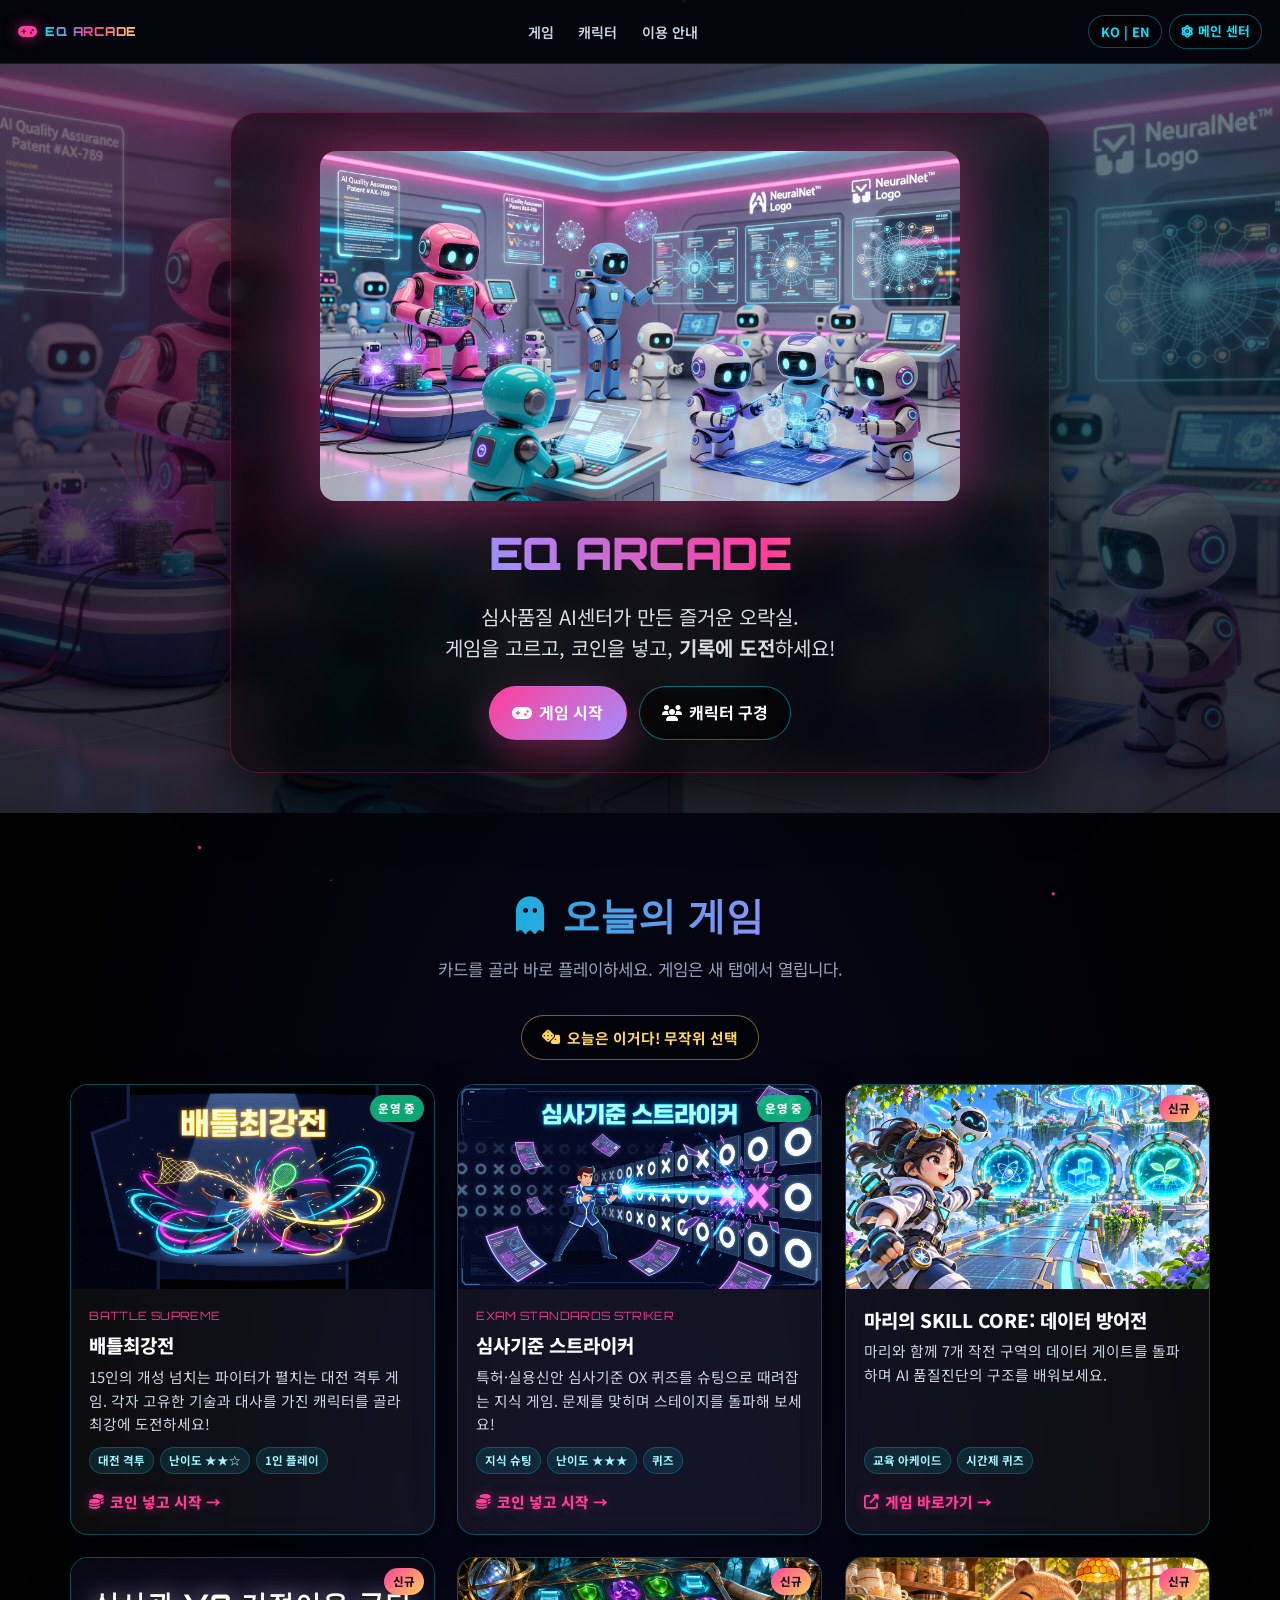
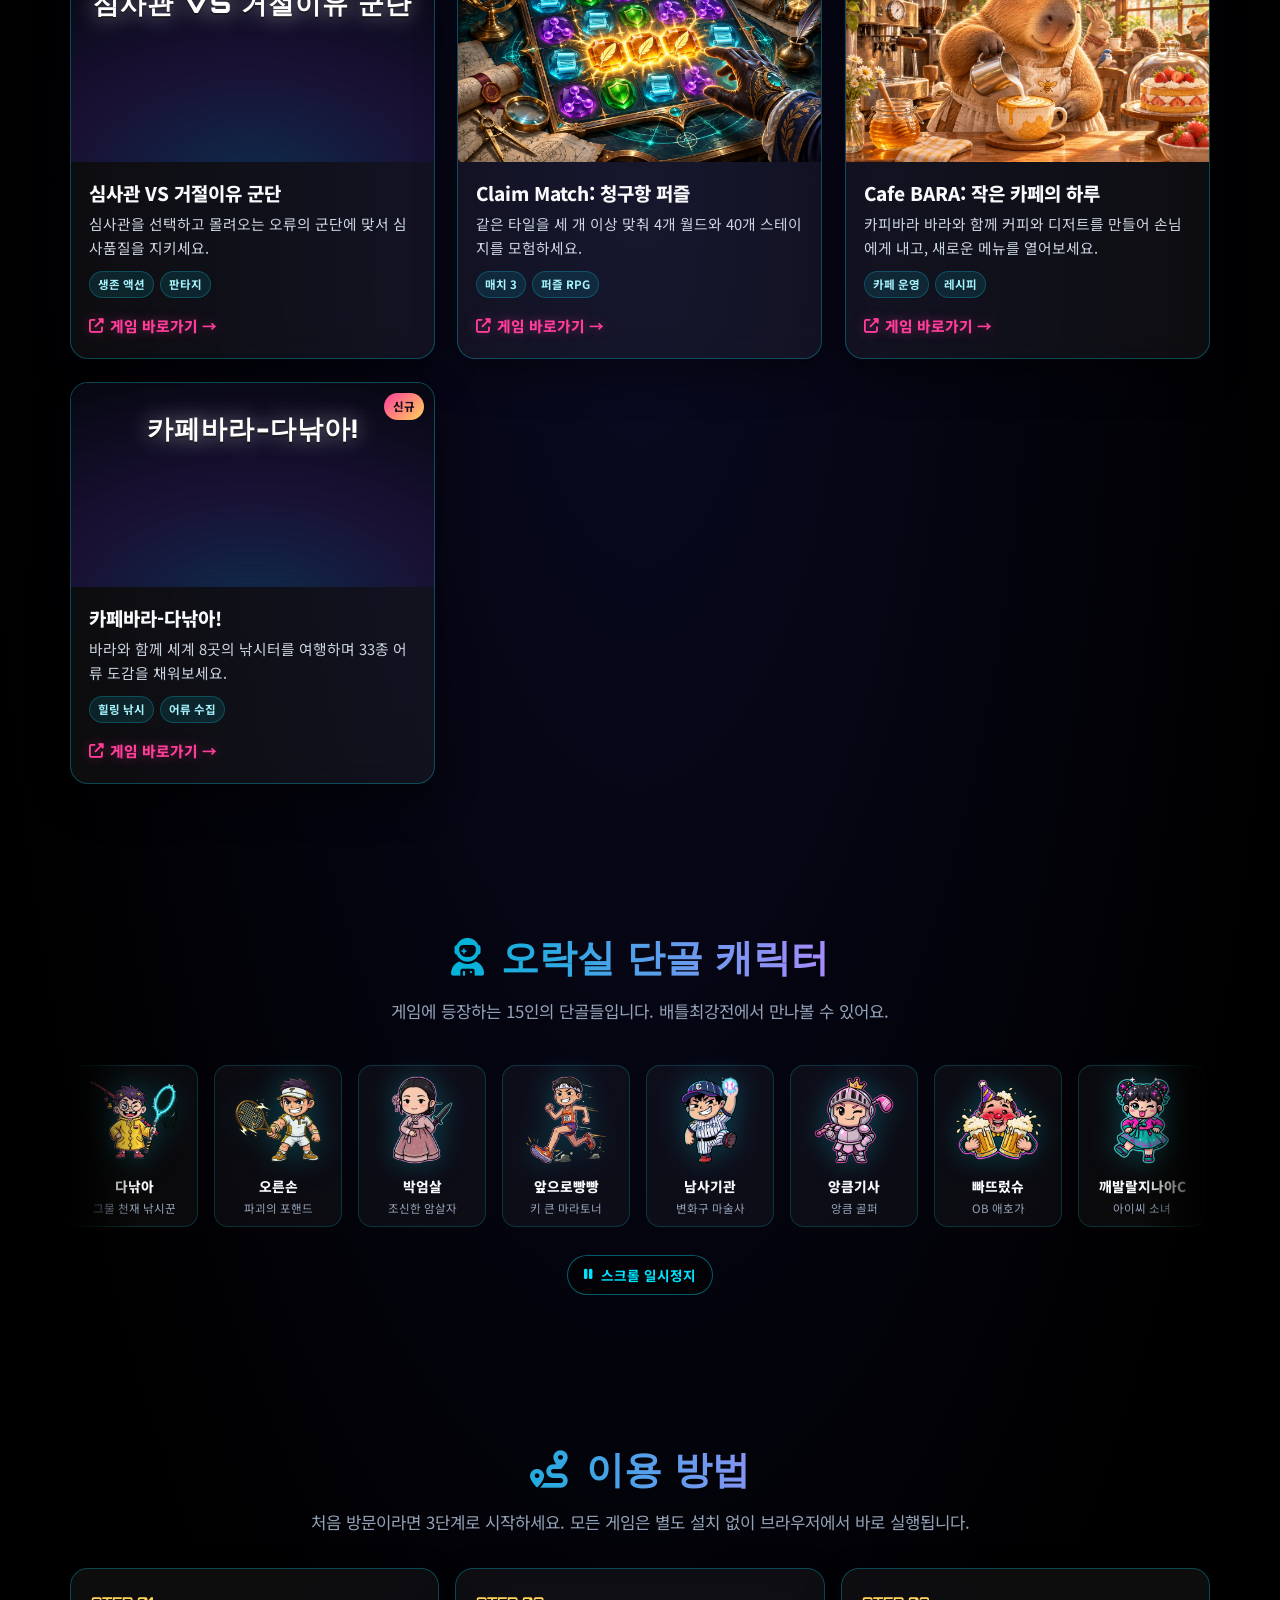
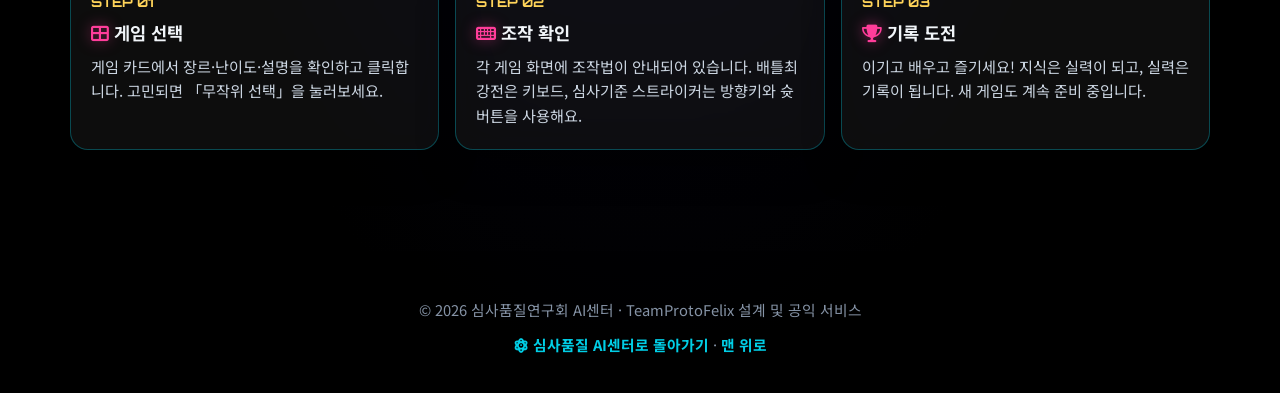
==== commit c254f605: "Add five illustrated external games to EQ Arcade" ====
--- a/index.html
+++ b/index.html
@@ -4,12 +4,12 @@
     <meta charset="UTF-8">
     <meta name="viewport" content="width=device-width, initial-scale=1.0">
     <title>EQ오락실 | EQ Arcade</title>
-    <meta name="description" content="심사품질 AI센터가 만든 즐거운 오락실. 배틀최강전, 심사기준 스트라이커 등 게임을 카드로 골라 바로 플레이하세요.">
+    <meta name="description" content="심사품질 AI센터가 만든 즐거운 오락실. 대전 격투, 특허심사 퍼즐, 카페 운영과 낚시 등 7개 게임을 카드로 골라 플레이하세요.">
     <meta name="theme-color" content="#0a0a23">
 
     <meta property="og:type" content="website">
     <meta property="og:title" content="EQ오락실 | EQ Arcade">
-    <meta property="og:description" content="심사품질 AI센터의 오락실 — 배틀최강전·심사기준 스트라이커를 한 곳에서!">
+    <meta property="og:description" content="심사품질 AI센터의 오락실. 대전 격투, 특허심사 퍼즐, 카페 운영과 낚시 등 7개 게임을 한 곳에서 즐겨보세요.">
     <meta property="og:image" content="PGlogo.jpg">
     <meta property="og:url" content="https://enter.moip.ai.kr">
     <meta name="twitter:card" content="summary_large_image">
@@ -418,7 +418,7 @@
             mix-blend-mode: overlay;
         }
 
-        /* Generated-image layer (battlecard.jpg / strikercard.jpg).
+        /* Game cover artwork.
            When the file exists it covers the CSS fallback below. */
         .game-thumb img.thumb-img {
             position: absolute;
@@ -541,31 +541,6 @@
             text-shadow: 0 0 12px rgba(255, 61, 154, 0.4);
         }
 
-        /* Coming soon card */
-        .game-card.coming-soon {
-            opacity: 0.75;
-            cursor: default;
-            pointer-events: auto;
-        }
-        .game-card.coming-soon:hover { transform: none; box-shadow: 0 16px 40px rgba(0,0,0,0.45); border-color: var(--border); }
-        .coming-thumb {
-            aspect-ratio: 16 / 9;
-            display: flex;
-            flex-direction: column;
-            align-items: center;
-            justify-content: center;
-            gap: 0.6rem;
-            background: repeating-linear-gradient(45deg, rgba(255,255,255,0.025) 0 12px, transparent 12px 24px), #0a0a23;
-            color: var(--muted);
-        }
-        .coming-thumb i { font-size: 2.2rem; opacity: 0.55; }
-        .coming-thumb .coming-label {
-            font-family: 'Orbitron', sans-serif;
-            font-size: 0.8rem;
-            letter-spacing: 0.18em;
-            color: #64748b;
-        }
-
         /* Random pick toolbar */
         .game-toolbar {
             display: flex;
@@ -766,6 +741,12 @@
             .marquee-controls { display: none; }
         }
     </style>
+    <noscript>
+        <style>
+            #games { opacity: 1; transform: none; }
+            #randomPickBtn { display: none; }
+        </style>
+    </noscript>
 </head>
 <body>
     <a class="skip-link" href="#games">
@@ -870,6 +851,36 @@
                         <div class="thumb-fallback"><span class="fb-title">심사기준 스트라이커</span></div>
                     </div>
                     <div class="game-body"><h3>심사기준 스트라이커</h3><p>심사기준 OX 퀴즈를 때려잡는 지식 슈팅 게임</p></div>
+                </a>
+                <a class="game-card" href="https://game-skills.moip.ai.kr/" target="_blank" rel="noopener noreferrer">
+                    <div class="game-thumb thumb-cyan">
+                        <img class="thumb-img" src="img_game/skill-core.webp" alt="" width="1280" height="720" loading="lazy" decoding="async">
+                    </div>
+                    <div class="game-body"><h3>마리의 SKILL CORE: 데이터 방어전</h3><p>마리와 함께 7개 작전 구역의 데이터 게이트를 돌파하며 AI 품질진단의 구조를 배워보세요.</p></div>
+                </a>
+                <a class="game-card" href="https://game-pe-vs.moip.ai.kr/" target="_blank" rel="noopener noreferrer">
+                    <div class="game-thumb thumb-cyan">
+                        <img class="thumb-img" src="img_game/rejection-legion.webp" alt="" width="1280" height="720" loading="lazy" decoding="async">
+                    </div>
+                    <div class="game-body"><h3>심사관 VS 거절이유 군단</h3><p>심사관을 선택하고 몰려오는 오류의 군단에 맞서 심사품질을 지키세요.</p></div>
+                </a>
+                <a class="game-card" href="https://game-pe-puzzle.moip.ai.kr/" target="_blank" rel="noopener noreferrer">
+                    <div class="game-thumb thumb-cyan">
+                        <img class="thumb-img" src="img_game/claim-match.webp" alt="" width="1280" height="720" loading="lazy" decoding="async">
+                    </div>
+                    <div class="game-body"><h3>Claim Match: 청구항 퍼즐</h3><p>같은 타일을 세 개 이상 맞춰 4개 월드와 40개 스테이지를 모험하세요.</p></div>
+                </a>
+                <a class="game-card" href="https://game-cafebara.moip.ai.kr/" target="_blank" rel="noopener noreferrer">
+                    <div class="game-thumb thumb-gold">
+                        <img class="thumb-img" src="img_game/cafe-bara.webp" alt="" width="1280" height="720" loading="lazy" decoding="async">
+                    </div>
+                    <div class="game-body"><h3>Cafe BARA: 작은 카페의 하루</h3><p>카피바라 바라와 함께 커피와 디저트를 만들어 손님에게 내고, 새로운 메뉴를 열어보세요.</p></div>
+                </a>
+                <a class="game-card" href="https://game-cafebara-danaka.moip.ai.kr/" target="_blank" rel="noopener noreferrer">
+                    <div class="game-thumb thumb-cyan">
+                        <img class="thumb-img" src="img_game/cafe-bara-danaka.webp" alt="" width="1280" height="720" loading="lazy" decoding="async">
+                    </div>
+                    <div class="game-body"><h3>카페바라-다낚아!</h3><p>바라와 함께 세계 8곳의 낚시터를 여행하며 33종 어류 도감을 채워보세요.</p></div>
                 </a>
             </div>
         </noscript>
@@ -1027,6 +1038,81 @@
                         { src: 'img_character/boss_woo.png', alt: '' },
                         { src: 'img_character/boss_gira.png', alt: '' }
                     ]
+                },
+                {
+                    id: 'skill-core',
+                    href: 'https://game-skills.moip.ai.kr/',
+                    img: 'img_game/skill-core.webp',
+                    badge: 'new',
+                    badgeKo: '신규',
+                    badgeEn: 'New',
+                    titleKo: '마리의 SKILL CORE: 데이터 방어전',
+                    titleEn: 'SKILL CORE: Data Defense',
+                    descKo: '마리와 함께 7개 작전 구역의 데이터 게이트를 돌파하며 AI 품질진단의 구조를 배워보세요.',
+                    descEn: 'Guide Marie through data gates across seven zones and learn how the AI quality review system works.',
+                    chipsKo: ['교육 아케이드', '시간제 퀴즈'],
+                    chipsEn: ['Learning arcade', 'Timed quiz'],
+                    thumbClass: 'thumb-cyan'
+                },
+                {
+                    id: 'rejection-legion',
+                    href: 'https://game-pe-vs.moip.ai.kr/',
+                    img: 'img_game/rejection-legion.webp',
+                    badge: 'new',
+                    badgeKo: '신규',
+                    badgeEn: 'New',
+                    titleKo: '심사관 VS 거절이유 군단',
+                    titleEn: 'Patent Examiner: Rejection Legion',
+                    descKo: '심사관을 선택하고 몰려오는 오류의 군단에 맞서 심사품질을 지키세요.',
+                    descEn: 'Choose an examiner and defend examination quality against waves of monsters.',
+                    chipsKo: ['생존 액션', '판타지'],
+                    chipsEn: ['Survival action', 'Fantasy'],
+                    thumbClass: 'thumb-cyan'
+                },
+                {
+                    id: 'claim-match',
+                    href: 'https://game-pe-puzzle.moip.ai.kr/',
+                    img: 'img_game/claim-match.webp',
+                    badge: 'new',
+                    badgeKo: '신규',
+                    badgeEn: 'New',
+                    titleKo: 'Claim Match: 청구항 퍼즐',
+                    titleEn: 'Claim Match: Patent Puzzle Saga',
+                    descKo: '같은 타일을 세 개 이상 맞춰 4개 월드와 40개 스테이지를 모험하세요.',
+                    descEn: 'Match three or more tiles in a fantasy puzzle RPG with four worlds and 40 stages.',
+                    chipsKo: ['매치 3', '퍼즐 RPG'],
+                    chipsEn: ['Match 3', 'Puzzle RPG'],
+                    thumbClass: 'thumb-cyan'
+                },
+                {
+                    id: 'cafe-bara',
+                    href: 'https://game-cafebara.moip.ai.kr/',
+                    img: 'img_game/cafe-bara.webp',
+                    badge: 'new',
+                    badgeKo: '신규',
+                    badgeEn: 'New',
+                    titleKo: 'Cafe BARA: 작은 카페의 하루',
+                    titleEn: 'Cafe BARA: A Day at the Café',
+                    descKo: '카피바라 바라와 함께 커피와 디저트를 만들어 손님에게 내고, 새로운 메뉴를 열어보세요.',
+                    descEn: 'Make coffee and desserts with Bara the capybara, serve customers, and unlock new recipes.',
+                    chipsKo: ['카페 운영', '레시피'],
+                    chipsEn: ['Café simulation', 'Recipes'],
+                    thumbClass: 'thumb-gold'
+                },
+                {
+                    id: 'cafe-bara-danaka',
+                    href: 'https://game-cafebara-danaka.moip.ai.kr/',
+                    img: 'img_game/cafe-bara-danaka.webp',
+                    badge: 'new',
+                    badgeKo: '신규',
+                    badgeEn: 'New',
+                    titleKo: '카페바라-다낚아!',
+                    titleEn: 'Cafe BARA: World Fishing Collection',
+                    descKo: '바라와 함께 세계 8곳의 낚시터를 여행하며 33종 어류 도감을 채워보세요.',
+                    descEn: 'Travel with Bara to eight fishing locations and fill your collection with 33 fish species.',
+                    chipsKo: ['힐링 낚시', '어류 수집'],
+                    chipsEn: ['Relaxing fishing', 'Fish collection'],
+                    thumbClass: 'thumb-cyan'
                 }
             ];
 
@@ -1074,11 +1160,15 @@
                 const desc = lang === 'en' ? 'descEn' : 'descKo';
                 const badge = lang === 'en' ? 'badgeEn' : 'badgeKo';
                 const chips = lang === 'en' ? 'chipsEn' : 'chipsKo';
-                const go = lang === 'en' ? 'INSERT COIN' : '코인 넣고 시작';
+                const arcadeGo = lang === 'en' ? 'INSERT COIN' : '코인 넣고 시작';
+                const externalGo = lang === 'en' ? 'PLAY GAME' : '게임 바로가기';
                 const opens = lang === 'en' ? ' (opens in new tab)' : ' (새 탭)';
 
                 const cardsHtml = GAMES.map(function (g) {
-                    const spritesHtml = g.sprites.map(function (sp) {
+                    const external = g.href.startsWith('https://');
+                    const go = external ? externalGo : arcadeGo;
+                    const icon = external ? 'fa-up-right-from-square' : 'fa-coins';
+                    const spritesHtml = (g.sprites || []).map(function (sp) {
                         return '<img class="fb-sprite" src="' + sp.src + '" alt="" loading="lazy" decoding="async">';
                     }).join('');
                     const chipsHtml = g[chips].map(function (c) {
@@ -1097,32 +1187,16 @@
                         '</div>' +
                         '</div>' +
                         '<div class="game-body">' +
-                        '<div class="en">' + escapeHtml(g.enLabel) + '</div>' +
+                        (g.enLabel ? '<div class="en">' + escapeHtml(g.enLabel) + '</div>' : '') +
                         '<h3>' + escapeHtml(g[title]) + '</h3>' +
                         '<p>' + escapeHtml(g[desc]) + '</p>' +
                         '<div class="game-meta">' + chipsHtml + '</div>' +
-                        '<div class="game-cta"><i class="fas fa-coins" aria-hidden="true"></i> ' + go + ' →</div>' +
+                        '<div class="game-cta"><i class="fas ' + icon + '" aria-hidden="true"></i> ' + go + ' →</div>' +
                         '</div></a>'
                     );
                 }).join('');
 
-                // 향후 게임 추가를 위한 준비 중 카드 (장식용)
-                const soonLabel = lang === 'en' ? 'COMING SOON' : '준비 중';
-                const soonDesc = lang === 'en' ? 'A new arcade title is in development.' : '새 오락실 게임이 개발 중입니다.';
-                const comingSoonHtml = (
-                    '<div class="game-card coming-soon" aria-hidden="true">' +
-                    '<div class="coming-thumb">' +
-                    '<i class="fas fa-hat-wizard" aria-hidden="true"></i>' +
-                    '<span class="coming-label">' + soonLabel + '</span>' +
-                    '</div>' +
-                    '<div class="game-body">' +
-                    '<div class="en">SLOT 3</div>' +
-                    '<h3>???</h3>' +
-                    '<p>' + soonDesc + '</p>' +
-                    '</div></div>'
-                );
-
-                grid.innerHTML = cardsHtml + comingSoonHtml;
+                grid.innerHTML = cardsHtml;
             }
 
             // ===== Render character marquee =====
